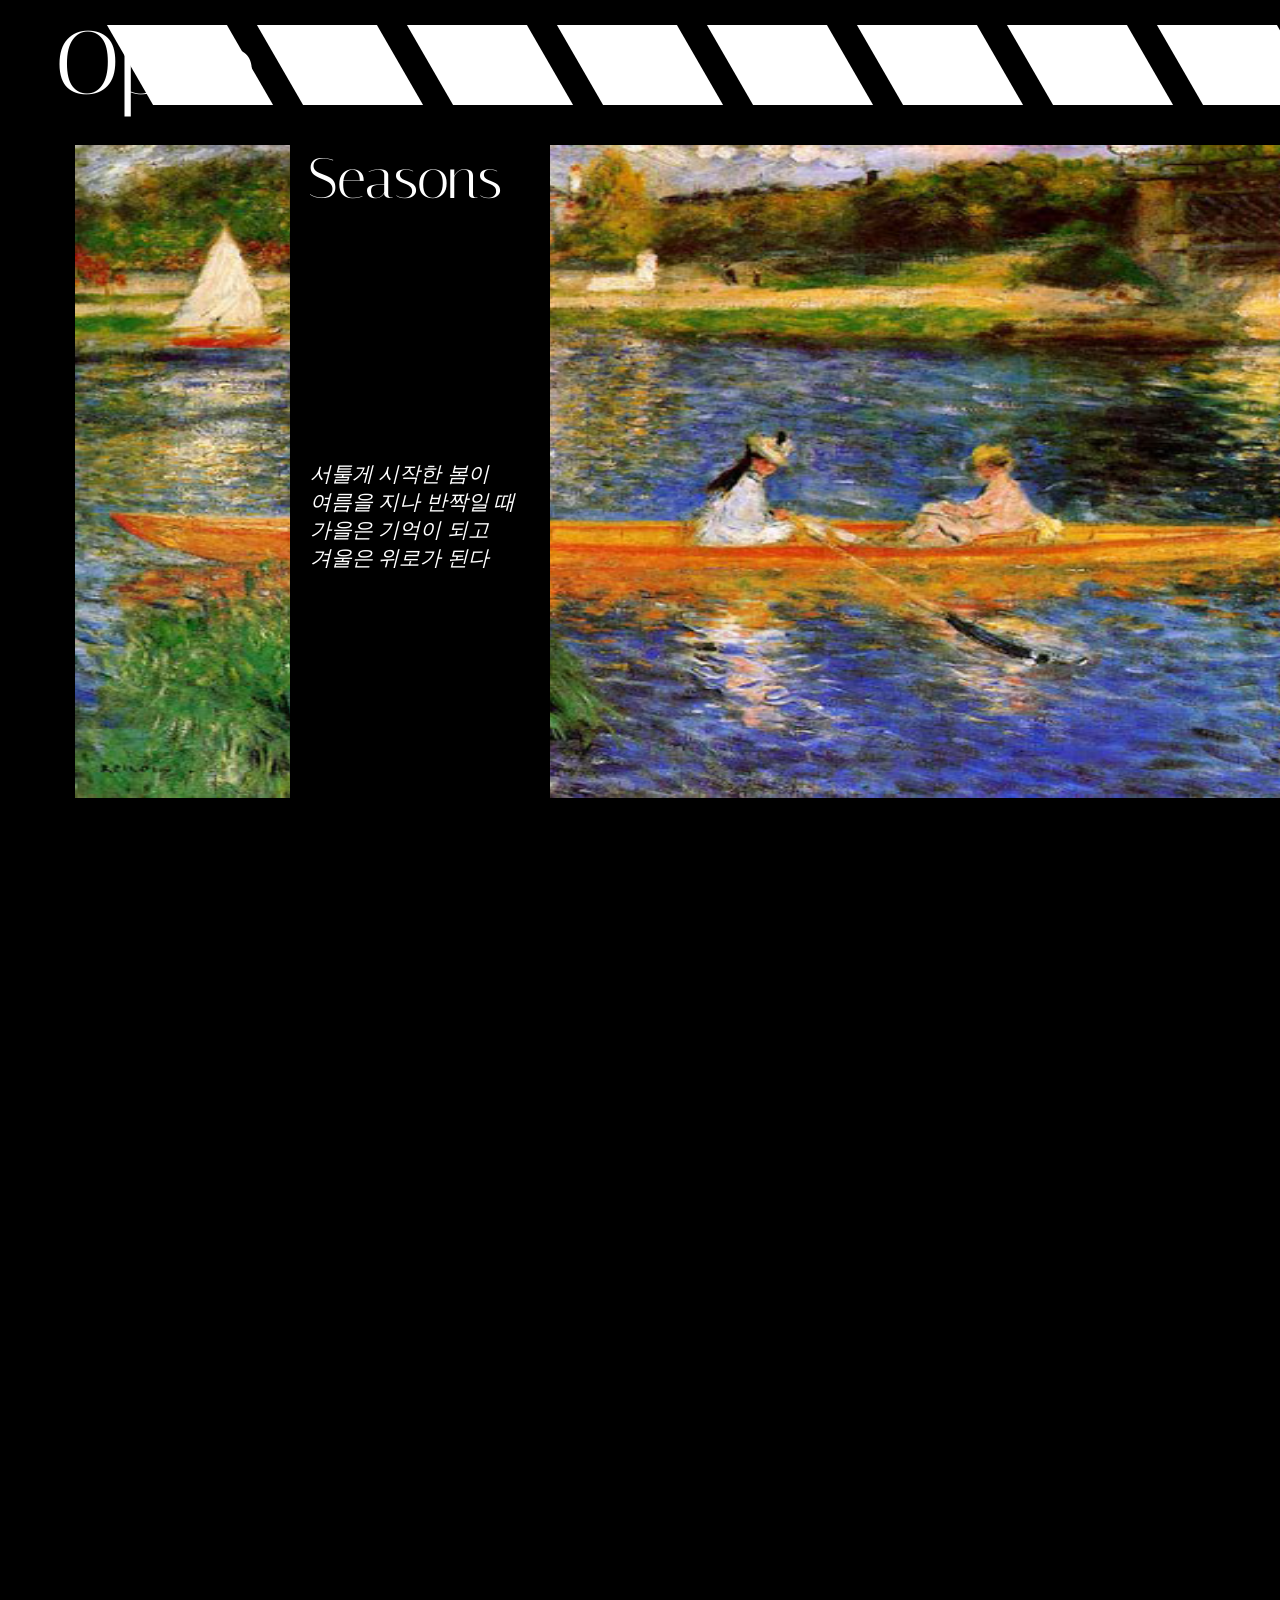
==== index.html @ 966f699d "계절별 명화 이미지 경로 변경 폴더에 이미지를 모아두면서 변한 계절별 명화 이미지 경로를 수정하였습니다." ====
<div class="triangle"></div><!DOCTYPE html>
<html lang="ko">
<head>
    <meta charset="UTF-8">
    <meta name="viewport" content="width=device-width, initial-scale=1.0">
    <link rel="stylesheet" href="style.css"> 
    <link rel="preconnect" href="https://fonts.googleapis.com">
    <link rel="preconnect" href="https://fonts.gstatic.com" crossorigin>
    <link href="https://fonts.googleapis.com/css2?family=Italiana&display=swap" rel="stylesheet">
</head>
<body>
    <div class="first-page-section">
        <div class="slate-container">
            <div class="diamond-wrapper item-1"></div>
            <div class="diamond-wrapper item-2"></div>
            <div class="diamond-wrapper item-3"></div>
            <div class="diamond-wrapper item-4"></div>
            <div class="diamond-wrapper item-5"></div>
            <div class="diamond-wrapper item-6"></div>
            <div class="diamond-wrapper item-7"></div>
            <div class="diamond-wrapper item-8"></div>
        </div>

        <div class="top-title">Opso</div>

        <div class="top-image">
            <img src="계절별 명화 아카이브/메인 페이지 명화.png">
        </div>

        <div class="middle-title">Seasons</div>  
        
        <div class="middle-text">
            서툴게 시작한 봄이<br>
            여름을 지나 반짝일 때<br>
            가을은 기억이 되고<br>
            겨울은 위로가 된다<br>
        </div>  
        
        <div class="square middle-box"></div>
    </div>

    <div class="spacer-section"></div>

    <div class="second-page-section">
        <a href="indexspring.html">
            <div class="spring-image">
                <img src="계절별 명화 아카이브/봄 계절 명화.png">
            </div>
        </a>
        <div class="spring-title">Spring</div>

        <div class="summer-image">
            <img src="계절별 명화 아카이브/여름 계절 명화.png">
        </div>
        <div class="summer-title">Summer</div>

        <div class="autumn-image">
            <img src="계절별 명화 아카이브/가을 계절 명화.png">
        </div>
        <div class="autumn-title">Autumn</div>

        <div class="winter-image">
            <img src="계절별 명화 아카이브/겨울 계절 명화.png">
        </div>
        <div class="winter-title">Winter</div>
    </div>
    <script src="detail.js"></script>
</body>
</html>
---- style.css ----
html {
    overflow-y: scroll; 
    overflow-x: hidden;
    scroll-behavior: smooth;
}

body {
    margin: 0;
    padding: 0;
    background-color: #000000; 
}

.first-page-section {
    height: 100vh;
    position: relative; 
    transition: transform 1.3s ease-out, opacity 0.5s ease-out;
}

.first-page-section.hide { 
    transform: translateY(-50px);
    opacity: 0;
}

.slate-container {
    position: absolute; 
    top: 0; 
    right: 0;
    width: 1200px; 
    height: 150px; 
    margin-right: -50px;
}

.diamond-wrapper {
    position: absolute; 
    width: 120px;
    height: 80px;
    transform: skewX(30deg);
    background-color: rgba(255, 255, 255, 1.0);
}

.item-1 {
    top: 25px;
    left: 0px; 
}

.item-2 {
    top: 25px;
    left: 150px;
}

.item-3 {
    top: 25px;
    left: 300px;
}

.item-4 {
    top: 25px;
    left: 450px;
}

.item-5 {
    top: 25px;
    left: 600px;
}

.item-6 {
    top: 25px;
    left: 750px;
}

.item-7 {
    top: 25px;
    left: 900px;
}

.item-8 {
    top: 25px;
    left: 1050px;
}

.top-title {
    position: absolute;
    top: 10px;
    left: 55;
    color: #ffffff;
    font-size: 90px;
    font-family: 'Italiana', sans-serif;
    font-weight: 400;
}
.top-image {
    position: absolute;
    top: 145px;
    left: 75;

    width: 1000px; 
    height: 990px;
}

.top-image img {
    width: 137%;
    height: 66%;
}

.middle-box {
    position: absolute; 
    width: 260px;
    height: 680px;

    background-color: #000000; 
    top: 145px;
    left: 290px;
    z-index: 5;
}

.middle-title {
    position: absolute;
    top: 145px;
    left: 308;
    color: #ffffff;
    font-size: 57px;
    z-index: 10;
    font-family: 'Italiana', sans-serif;
    font-weight: 400;
}

.middle-text {
    position: absolute;
    top: 460px;
    left: 310;
    color: #ffffff;
    font-size: 21px;
    z-index: 10;  
    font-style: italic;
    font-weight: 300;
}

.fade-in {
    opacity: 0.9 !important;
}

.second-page-section {
    position: relative;
    padding-top: 100px;
    height: 88vh; 
    min-height: 88vh;
    opacity: 0;
    transition: opacity 0.3s ease-out;
}

.second-page-section div[class='-image'], 
.second-page-section div[class='-title'] {
    opacity: 0 !important;
    transition: opacity 0.4s ease-out;
    transform: none !important;
}

.second-page-section .show-content {
    opacity: 0.8;
    transform: translateY(0);
}

.spring-image {
    position: absolute;
    top: 0px;
    left: 0px;
    overflow: hidden;
    mask-image: 
        linear-gradient(to bottom, black 70%, transparent 100%);
    -webkit-mask-image:
        linear-gradient(to bottom, black 70%, transparent 100%);
}

.spring-title {
    position: absolute;
    top: 707px;
    left: 105px;
    color: #ffffff;
    font-size: 60px;
    font-family: 'Italiana', sans-serif;
    font-weight: 550;
}

.summer-image {
    position: absolute;
    top: 148px;
    left: 380.2px;
    overflow: hidden;
    mask-image:
        linear-gradient(to top, black 70%, transparent 100%);
    -webkit-mask-image: 
        linear-gradient(to top, black 70%, transparent 100%);
}

.summer-title {
    position: absolute;
    top: 30px;
    left: 470px;
    color: #ffffff;
    font-size: 60px;
    font-family: 'Italiana', sans-serif;
    font-weight: 550;
}

.autumn-image {
    position: absolute;
    top: 0px;
    right: 380.2px;
    overflow: hidden;
    mask-image: 
        linear-gradient(to bottom, black 70%, transparent 100%);
    -webkit-mask-image: 
        linear-gradient(to bottom, black 70%, transparent 100%);
}

.autumn-title {
    position: absolute;
    top: 707px;
    right: 470px;
    color: #ffffff;
    font-size: 60px;
    font-family: 'Italiana', sans-serif;
    font-weight: 550;
}

.winter-image {
    position: absolute;
    top: 148px;
    right: 0px;
    overflow: hidden;
    mask-image:
        linear-gradient(to top, black 70%, transparent 100%);
    -webkit-mask-image:
        linear-gradient(to top, black 70%, transparent 100%);
}

.winter-title {
    position: absolute;
    top: 30px;
    right: 105px;
    color: #ffffff;
    font-size: 60px;
    font-family: 'Italiana', sans-serif;
    font-weight: 550;
}

.spring-image img,
.summer-image img,
.autumn-image img,
.winter-image img {
    width: 380.2px;  
    height: 680px;
    object-fit: cover;
    transition: opacity 0.3s ease-in-out;
    display: block;
}

.spring-image:hover img,
.summer-image:hover img,
.autumn-image:hover img,
.winter-image:hover img {
    opacity: 0.6;
    cursor: pointer;
}

.italiana-regular {
  font-family: 'Italiana', sans-serif;
  font-style: normal;
}

.second-page-section a {
    text-decoration: none; /* 밑줄 제거 */
    color: inherit; /* 부모 요소의 색상 상속 */
    display: block; /* 링크가 div를 완전히 감싸도록 설정 */
}
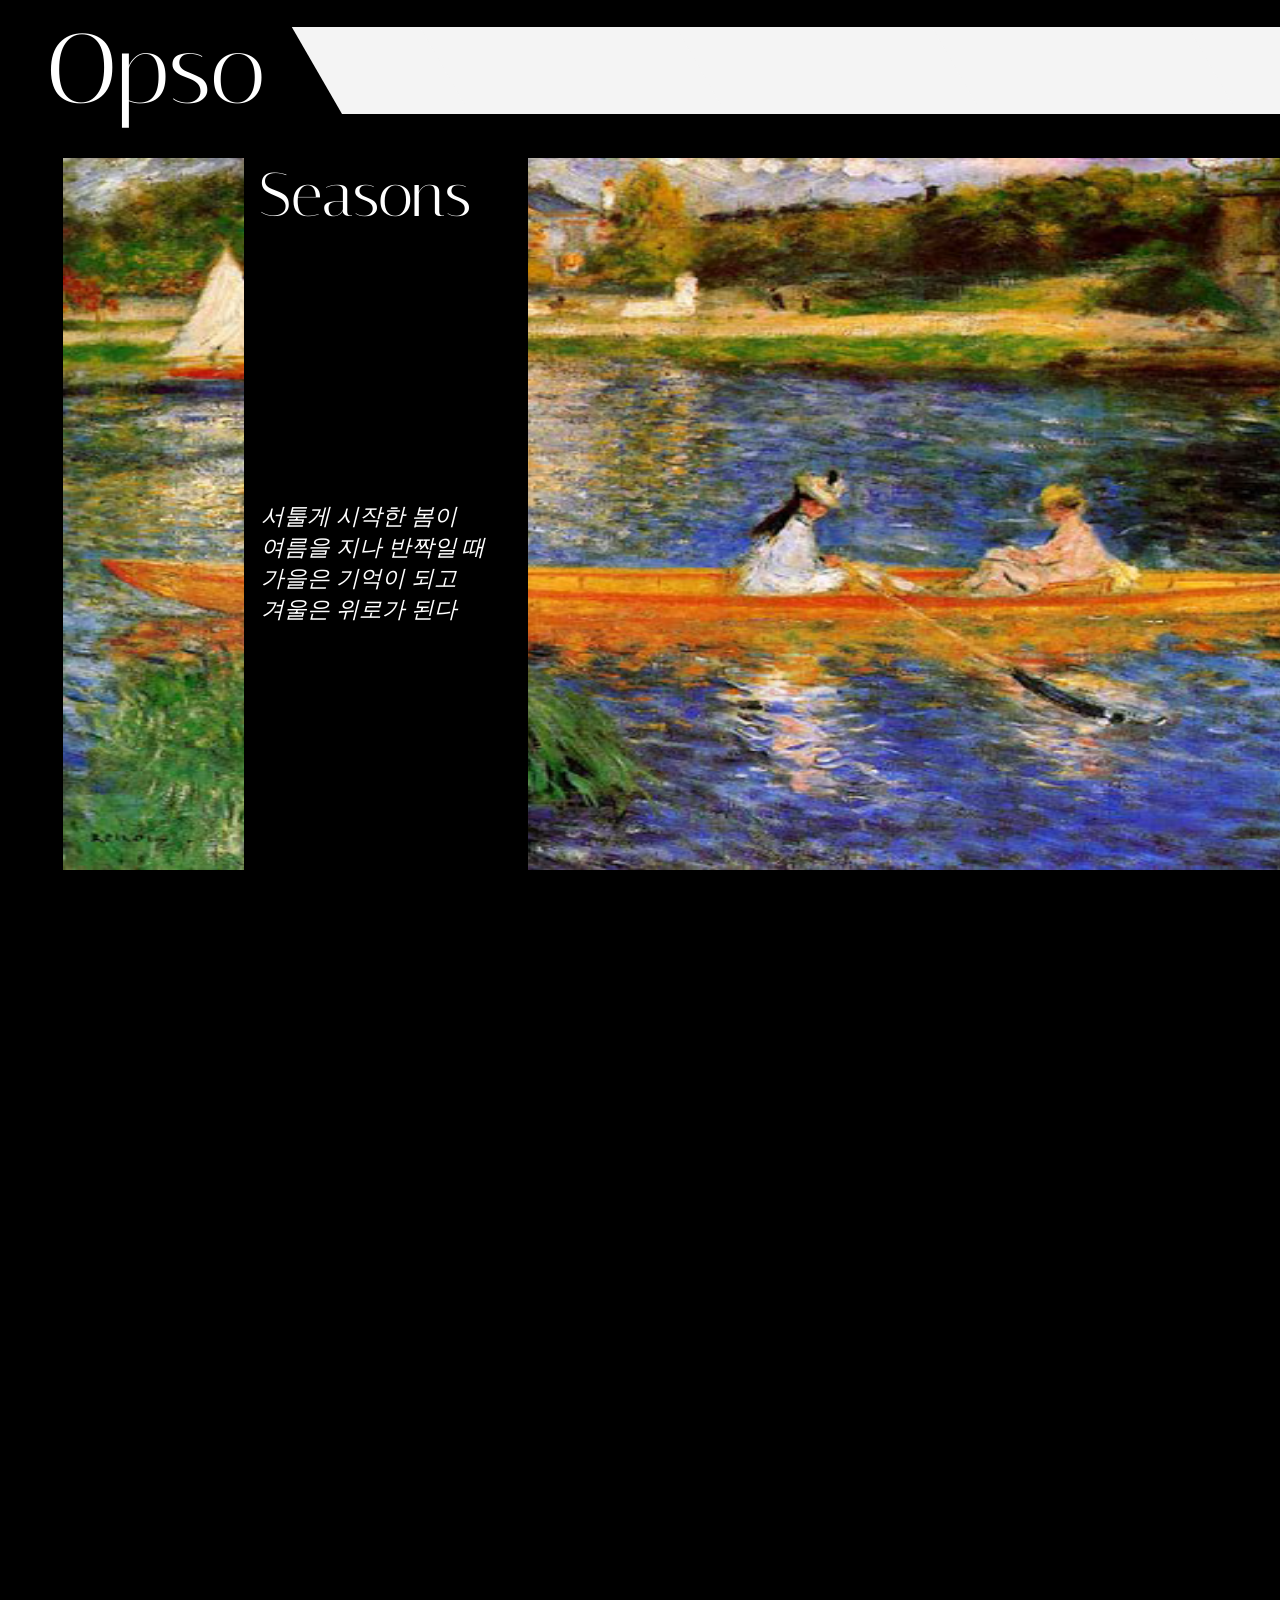
==== commit 9242ee88: "세부 페이지 디자인 수정" ====
--- a/index.html
+++ b/index.html
@@ -42,27 +42,33 @@
     <div class="spacer-section"></div>
 
     <div class="second-page-section">
-        <a href="indexspring.html">
+                <a href="html/indexspring.html">
             <div class="spring-image">
                 <img src="계절별 명화 아카이브/봄 계절 명화.png">
             </div>
         </a>
-        <div class="spring-title">Spring</div>
+            <div class="spring-title">Spring</div>
 
-        <div class="summer-image">
-            <img src="계절별 명화 아카이브/여름 계절 명화.png">
-        </div>
-        <div class="summer-title">Summer</div>
+                <a href="html/indexsummer.html">
+            <div class="summer-image">
+                <img src="계절별 명화 아카이브/여름 계절 명화.png">
+            </div>
+        </a>
+            <div class="summer-title">Summer</div>
 
-        <div class="autumn-image">
-            <img src="계절별 명화 아카이브/가을 계절 명화.png">
-        </div>
-        <div class="autumn-title">Autumn</div>
+                <a href="html/indexautumn.html">
+            <div class="autumn-image">
+                <img src="계절별 명화 아카이브/가을 계절 명화.png">
+            </div>
+        </a>
+            <div class="autumn-title">Autumn</div>
 
-        <div class="winter-image">
-            <img src="계절별 명화 아카이브/겨울 계절 명화.png">
-        </div>
-        <div class="winter-title">Winter</div>
+                <a href="html/indexwinter.html">
+            <div class="winter-image">
+                <img src="계절별 명화 아카이브/겨울 계절 명화.png">
+            </div>
+        </a>
+            <div class="winter-title">Winter</div>
     </div>
     <script src="detail.js"></script>
 </body>
--- a/style.css
+++ b/style.css
@@ -22,78 +22,70 @@
 }
 
 .slate-container {
-    position: absolute; 
+    position: relative; 
     top: 0; 
     right: 0;
-    width: 1200px; 
-    height: 150px; 
-    margin-right: -50px;
+    width: 80%; 
+    height: 10%; 
 }
 
 .diamond-wrapper {
     position: absolute; 
-    width: 120px;
-    height: 80px;
+    width: 14.5vh;
+    height: 9.7vh;
     transform: skewX(30deg);
-    background-color: rgba(255, 255, 255, 1.0);
+    background-color: rgb(244, 244, 244);
+    top: 30%;
 }
 
 .item-1 {
-    top: 25px;
-    left: 0px; 
+    left: 31%; 
 }
 
 .item-2 {
-    top: 25px;
-    left: 150px;
+    left: 43.5%;
 }
 
 .item-3 {
-    top: 25px;
-    left: 300px;
+    left: 56%;
 }
 
 .item-4 {
-    top: 25px;
-    left: 450px;
+    left: 68.5%;
 }
 
 .item-5 {
-    top: 25px;
-    left: 600px;
+    left: 81%;
 }
 
 .item-6 {
-    top: 25px;
-    left: 750px;
+    left: 93.5%;
 }
 
 .item-7 {
-    top: 25px;
-    left: 900px;
+    left: 106%;
 }
 
 .item-8 {
-    top: 25px;
-    left: 1050px;
+    left: 118.5%;
 }
 
 .top-title {
     position: absolute;
-    top: 10px;
-    left: 55;
-    color: #ffffff;
-    font-size: 90px;
+    top: 1.2%;
+    left: 3.6%;
+    color: #ffffff;
+    font-size: 10.96vh;
     font-family: 'Italiana', sans-serif;
     font-weight: 400;
 }
 .top-image {
     position: absolute;
-    top: 145px;
-    left: 75;
-
-    width: 1000px; 
-    height: 990px;
+    top: 17.5%;
+    left: 4.95%;
+
+    width: 121.05vh; 
+    height: 120vh;
 }
 
 .top-image img {
@@ -103,21 +95,21 @@
 
 .middle-box {
     position: absolute; 
-    width: 260px;
-    height: 680px;
+    width: 31.5vh; 
+    height: 120vh;
 
     background-color: #000000; 
-    top: 145px;
-    left: 290px;
+    top: 17.5%;
+    left: 19.1%;
     z-index: 5;
 }
 
 .middle-title {
     position: absolute;
-    top: 145px;
-    left: 308;
-    color: #ffffff;
-    font-size: 57px;
+    top: 17.5%;
+    left: 20.25%;
+    color: #ffffff;
+    font-size: 6.9vh;
     z-index: 10;
     font-family: 'Italiana', sans-serif;
     font-weight: 400;
@@ -125,10 +117,10 @@
 
 .middle-text {
     position: absolute;
-    top: 460px;
-    left: 310;
-    color: #ffffff;
-    font-size: 21px;
+    top: 55.7%;
+    left: 20.4%;
+    color: #ffffff;
+    font-size: 2.54vh;
     z-index: 10;  
     font-style: italic;
     font-weight: 300;
@@ -141,10 +133,10 @@
 .second-page-section {
     position: relative;
     padding-top: 100px;
-    height: 88vh; 
-    min-height: 88vh;
+    height: 82vh; 
+    min-height: 82vh;
     opacity: 0;
-    transition: opacity 0.3s ease-out;
+    transition: opacity 0.7s ease-out;
 }
 
 .second-page-section div[class='-image'], 
@@ -162,7 +154,9 @@
 .spring-image {
     position: absolute;
     top: 0px;
-    left: 0px;
+    left: 0%;
+    width: 25%;
+    height: 82vh;
     overflow: hidden;
     mask-image: 
         linear-gradient(to bottom, black 70%, transparent 100%);
@@ -172,10 +166,10 @@
 
 .spring-title {
     position: absolute;
-    top: 707px;
-    left: 105px;
-    color: #ffffff;
-    font-size: 60px;
+    bottom: 0px;
+    left: 7%;
+    color: #ffffff;
+    font-size: 7.3vh;
     font-family: 'Italiana', sans-serif;
     font-weight: 550;
 }
@@ -183,7 +177,9 @@
 .summer-image {
     position: absolute;
     top: 148px;
-    left: 380.2px;
+    left: 25%;
+    width: 25%;
+    height: 82vh;
     overflow: hidden;
     mask-image:
         linear-gradient(to top, black 70%, transparent 100%);
@@ -194,9 +190,9 @@
 .summer-title {
     position: absolute;
     top: 30px;
-    left: 470px;
-    color: #ffffff;
-    font-size: 60px;
+    left: 31%;
+    color: #ffffff;
+    font-size: 7.3vh;
     font-family: 'Italiana', sans-serif;
     font-weight: 550;
 }
@@ -204,7 +200,9 @@
 .autumn-image {
     position: absolute;
     top: 0px;
-    right: 380.2px;
+    left: 50%;
+    width: 25%;
+    height: 82vh;
     overflow: hidden;
     mask-image: 
         linear-gradient(to bottom, black 70%, transparent 100%);
@@ -214,10 +212,10 @@
 
 .autumn-title {
     position: absolute;
-    top: 707px;
-    right: 470px;
-    color: #ffffff;
-    font-size: 60px;
+    bottom: 0;
+    left: 56%;
+    color: #ffffff;
+    font-size: 7.3vh;
     font-family: 'Italiana', sans-serif;
     font-weight: 550;
 }
@@ -225,7 +223,9 @@
 .winter-image {
     position: absolute;
     top: 148px;
-    right: 0px;
+    left: 75%;
+    width: 25%;
+    height: 82vh;
     overflow: hidden;
     mask-image:
         linear-gradient(to top, black 70%, transparent 100%);
@@ -236,9 +236,9 @@
 .winter-title {
     position: absolute;
     top: 30px;
-    right: 105px;
-    color: #ffffff;
-    font-size: 60px;
+    left: 82.3%;
+    color: #ffffff;
+    font-size: 7.3vh;
     font-family: 'Italiana', sans-serif;
     font-weight: 550;
 }
@@ -247,8 +247,8 @@
 .summer-image img,
 .autumn-image img,
 .winter-image img {
-    width: 380.2px;  
-    height: 680px;
+    width: 100%;  
+    height: 100%;
     object-fit: cover;
     transition: opacity 0.3s ease-in-out;
     display: block;
@@ -271,4 +271,4 @@
     text-decoration: none; /* 밑줄 제거 */
     color: inherit; /* 부모 요소의 색상 상속 */
     display: block; /* 링크가 div를 완전히 감싸도록 설정 */
-}
+}
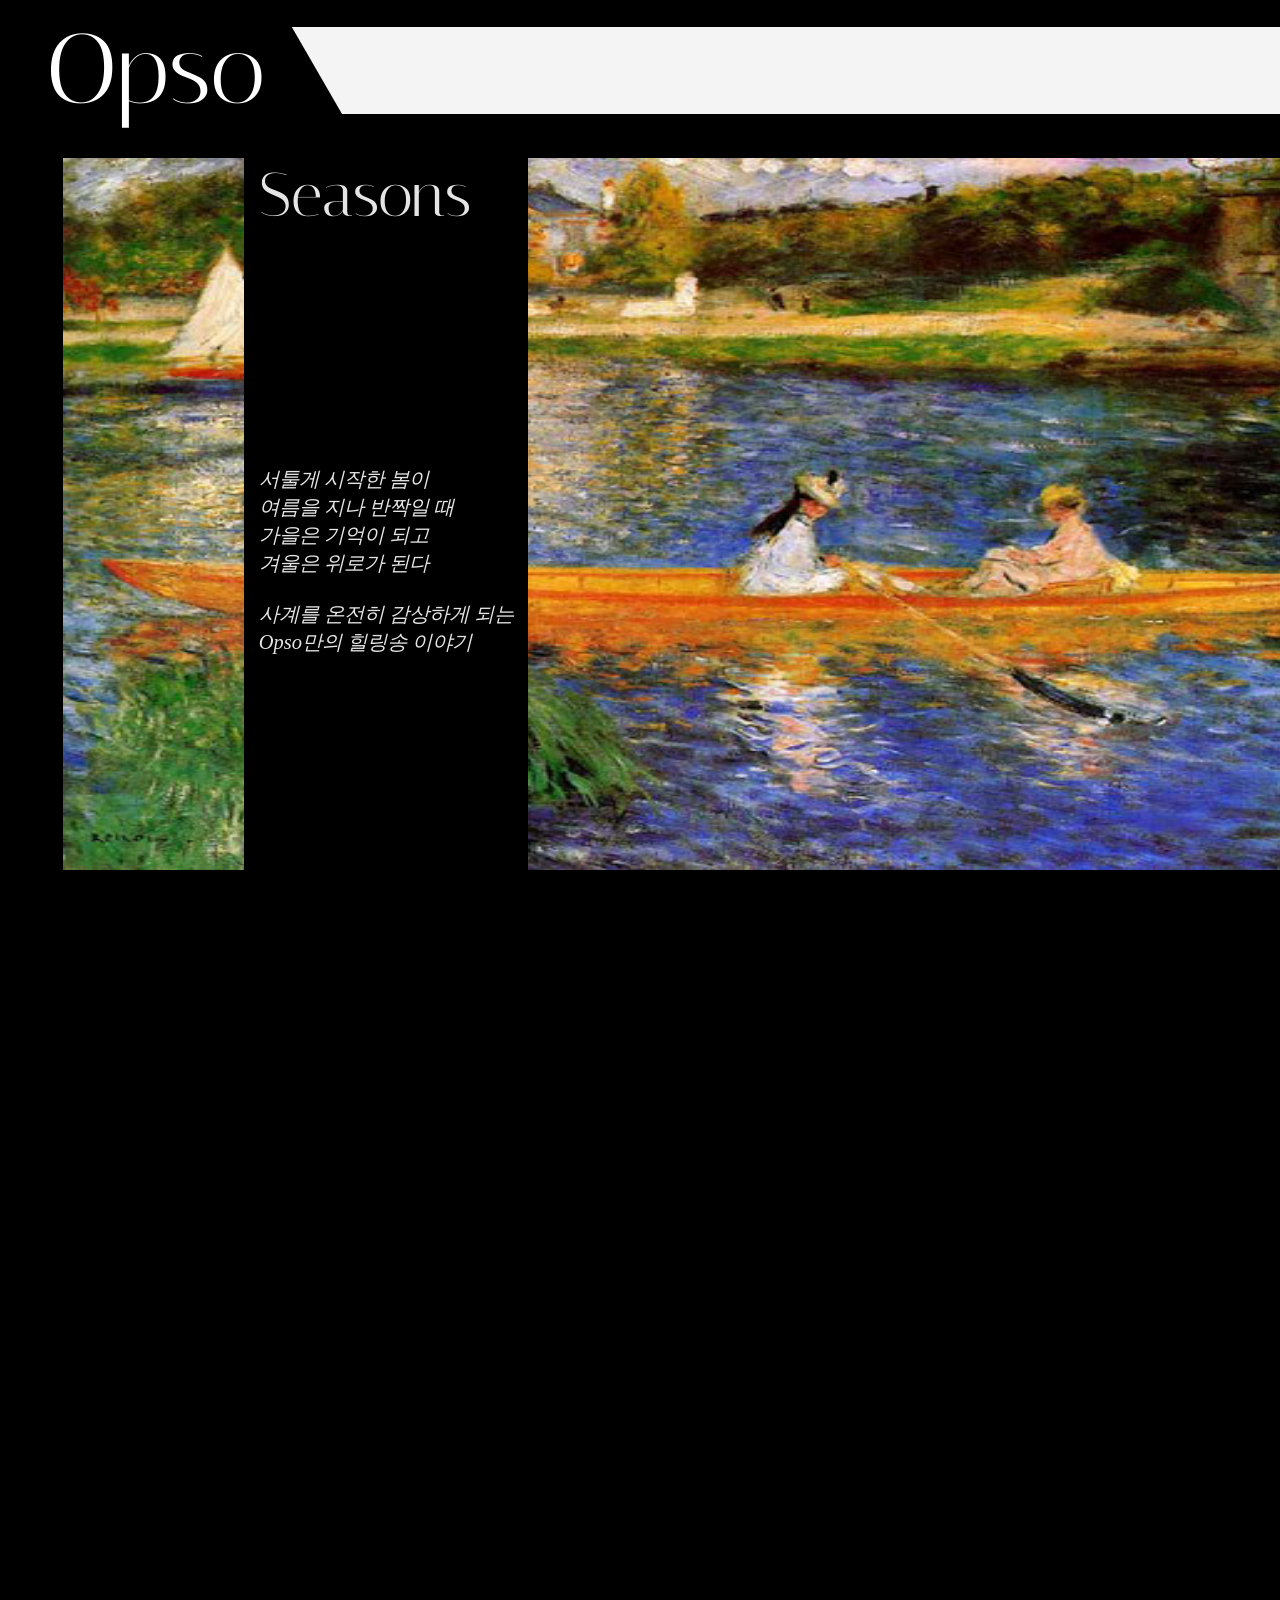
==== commit 76826d96: "tailwind css 프레임워크 이용한 재생바 모션 구현" ====
--- a/index.html
+++ b/index.html
@@ -3,10 +3,11 @@
 <head>
     <meta charset="UTF-8">
     <meta name="viewport" content="width=device-width, initial-scale=1.0">
-    <link rel="stylesheet" href="style.css"> 
+    <link rel="stylesheet" href="css/style.css"> 
     <link rel="preconnect" href="https://fonts.googleapis.com">
     <link rel="preconnect" href="https://fonts.gstatic.com" crossorigin>
     <link href="https://fonts.googleapis.com/css2?family=Italiana&display=swap" rel="stylesheet">
+    <title>우리의 힐링송</title>
 </head>
 <body>
     <div class="first-page-section">
@@ -24,7 +25,7 @@
         <div class="top-title">Opso</div>
 
         <div class="top-image">
-            <img src="계절별 명화 아카이브/메인 페이지 명화.png">
+            <img src="asset/계절별 명화 아카이브/메인 페이지 명화.png">
         </div>
 
         <div class="middle-title">Seasons</div>  
@@ -34,6 +35,9 @@
             여름을 지나 반짝일 때<br>
             가을은 기억이 되고<br>
             겨울은 위로가 된다<br>
+            <br>
+            사계를 온전히 감상하게 되는<br>
+            Opso만의 힐링송 이야기
         </div>  
         
         <div class="square middle-box"></div>
@@ -44,28 +48,28 @@
     <div class="second-page-section">
                 <a href="html/indexspring.html">
             <div class="spring-image">
-                <img src="계절별 명화 아카이브/봄 계절 명화.png">
+                <img src="asset/계절별 명화 아카이브/봄 계절 명화.png">
             </div>
         </a>
             <div class="spring-title">Spring</div>
 
                 <a href="html/indexsummer.html">
             <div class="summer-image">
-                <img src="계절별 명화 아카이브/여름 계절 명화.png">
+                <img src="asset/계절별 명화 아카이브/여름 계절 명화.png">
             </div>
         </a>
             <div class="summer-title">Summer</div>
 
                 <a href="html/indexautumn.html">
             <div class="autumn-image">
-                <img src="계절별 명화 아카이브/가을 계절 명화.png">
+                <img src="asset/계절별 명화 아카이브/가을 계절 명화.png">
             </div>
         </a>
             <div class="autumn-title">Autumn</div>
 
                 <a href="html/indexwinter.html">
             <div class="winter-image">
-                <img src="계절별 명화 아카이브/겨울 계절 명화.png">
+                <img src="asset/계절별 명화 아카이브/겨울 계절 명화.png">
             </div>
         </a>
             <div class="winter-title">Winter</div>
--- a/css/style.css
+++ b/css/style.css
@@ -0,0 +1,299 @@
+html {
+    overflow-y: scroll; 
+    overflow-x: hidden;
+    scroll-behavior: smooth;
+}
+
+body {
+    margin: 0;
+    padding: 0;
+    background-color: #000000; 
+}
+
+.first-page-section {
+    height: 100vh;
+    position: relative; 
+    transition: transform 1.3s ease-out, opacity 0.5s ease-out;
+}
+
+.first-page-section.hide { 
+    transform: translateY(-50px);
+    opacity: 0;
+}
+
+.slate-container {
+    position: relative; 
+    top: 0; 
+    right: 0;
+    width: 80%; 
+    height: 10%; 
+}
+
+.diamond-wrapper {
+    position: absolute; 
+    width: 14.5vh;
+    height: 9.7vh;
+    transform: skewX(30deg);
+    background-color: rgb(244, 244, 244);
+    top: 30%;
+}
+
+.item-1 {
+    left: 31%; 
+}
+
+.item-2 {
+    left: 43.5%;
+}
+
+.item-3 {
+    left: 56%;
+}
+
+.item-4 {
+    left: 68.5%;
+}
+
+.item-5 {
+    left: 81%;
+}
+
+.item-6 {
+    left: 93.5%;
+}
+
+.item-7 {
+    left: 106%;
+}
+
+.item-8 {
+    left: 118.5%;
+}
+
+.top-title {
+    position: absolute;
+    top: 1.2%;
+    left: 3.6%;
+    color: #ffffff;
+    font-size: 10.96vh;
+    font-family: 'Italiana', sans-serif;
+    font-weight: 400;
+}
+.top-image {
+    position: absolute;
+    top: 17.5%;
+    left: 4.95%;
+
+    width: 121.05vh; 
+    height: 120vh;
+}
+
+.top-image img {
+    width: 137%;
+    height: 66%;
+}
+
+.middle-box {
+    position: absolute; 
+    width: 31.5vh; 
+    height: 120vh;
+
+    background-color: #000000; 
+    top: 17.5%;
+    left: 19.1%;
+    z-index: 5;
+}
+
+.middle-title {
+    position: absolute;
+    top: 17.5%;
+    left: 20.25%;
+    color: #ffffff;
+    font-size: 6.9vh;
+    z-index: 10;
+    font-family: 'Italiana', sans-serif;
+    font-weight: 400;
+    opacity: 0;
+    transform: translateY(30px);
+    animation-fill-mode: forwards;
+}
+
+.middle-text {
+    position: absolute;
+    top: 51.7%;
+    left: 20.22%;
+    color: #ffffff;
+    font-size: 2.27vh;
+    z-index: 10;  
+    font-style: italic;
+    font-weight: 300;
+    opacity: 0;
+    transform: translateY(30px);
+    animation-fill-mode: forwards;
+}
+
+@keyframes fadeUp {
+    0% {
+        opacity: 0;
+        transform: translateY(5px);
+    }
+    100% {
+        opacity: 0.9; 
+        transform: translateY(0);
+    }
+}
+
+.middle-title {
+    animation: fadeUp 1s ease-out 0.12s forwards; 
+}
+
+.middle-text {
+    animation: fadeUp 1s ease-out 0.45s forwards; 
+}
+
+.fade-in {
+    opacity: 0.9 !important;
+}
+
+.second-page-section {
+    position: relative;
+    padding-top: 100px;
+    height: 82vh; 
+    min-height: 82vh;
+    opacity: 0;
+    transition: opacity 0.7s ease-out;
+}
+
+.second-page-section div[class='-image'], 
+.second-page-section div[class='-title'] {
+    opacity: 0 !important;
+    transition: opacity 0.4s ease-out;
+    transform: none !important;
+}
+
+.second-page-section .show-content {
+    opacity: 0.8;
+    transform: translateY(0);
+}
+
+.spring-image {
+    position: absolute;
+    top: 0px;
+    left: 0%;
+    width: 25%;
+    height: 82vh;
+    overflow: hidden;
+    mask-image: 
+        linear-gradient(to bottom, black 70%, transparent 100%);
+    -webkit-mask-image:
+        linear-gradient(to bottom, black 70%, transparent 100%);
+}
+
+.spring-title {
+    position: absolute;
+    bottom: 0px;
+    left: 7%;
+    color: #ffffff;
+    font-size: 7.3vh;
+    font-family: 'Italiana', sans-serif;
+    font-weight: 550;
+}
+
+.summer-image {
+    position: absolute;
+    top: 148px;
+    left: 25%;
+    width: 25%;
+    height: 82vh;
+    overflow: hidden;
+    mask-image:
+        linear-gradient(to top, black 70%, transparent 100%);
+    -webkit-mask-image: 
+        linear-gradient(to top, black 70%, transparent 100%);
+}
+
+.summer-title {
+    position: absolute;
+    top: 30px;
+    left: 31%;
+    color: #ffffff;
+    font-size: 7.3vh;
+    font-family: 'Italiana', sans-serif;
+    font-weight: 550;
+}
+
+.autumn-image {
+    position: absolute;
+    top: 0px;
+    left: 50%;
+    width: 25%;
+    height: 82vh;
+    overflow: hidden;
+    mask-image: 
+        linear-gradient(to bottom, black 70%, transparent 100%);
+    -webkit-mask-image: 
+        linear-gradient(to bottom, black 70%, transparent 100%);
+}
+
+.autumn-title {
+    position: absolute;
+    bottom: 0;
+    left: 56%;
+    color: #ffffff;
+    font-size: 7.3vh;
+    font-family: 'Italiana', sans-serif;
+    font-weight: 550;
+}
+
+.winter-image {
+    position: absolute;
+    top: 148px;
+    left: 75%;
+    width: 25%;
+    height: 82vh;
+    overflow: hidden;
+    mask-image:
+        linear-gradient(to top, black 70%, transparent 100%);
+    -webkit-mask-image:
+        linear-gradient(to top, black 70%, transparent 100%);
+}
+
+.winter-title {
+    position: absolute;
+    top: 30px;
+    left: 82.3%;
+    color: #ffffff;
+    font-size: 7.3vh;
+    font-family: 'Italiana', sans-serif;
+    font-weight: 550;
+}
+
+.spring-image img,
+.summer-image img,
+.autumn-image img,
+.winter-image img {
+    width: 100%;  
+    height: 100%;
+    object-fit: cover;
+    transition: opacity 0.3s ease-in-out;
+    display: block;
+}
+
+.spring-image:hover img,
+.summer-image:hover img,
+.autumn-image:hover img,
+.winter-image:hover img {
+    opacity: 0.6;
+    cursor: pointer;
+}
+
+.italiana-regular {
+  font-family: 'Italiana', sans-serif;
+  font-style: normal;
+}
+
+.second-page-section a {
+    text-decoration: none; /* 밑줄 제거 */
+    color: inherit; /* 부모 요소의 색상 상속 */
+    display: block; /* 링크가 div를 완전히 감싸도록 설정 */
+}
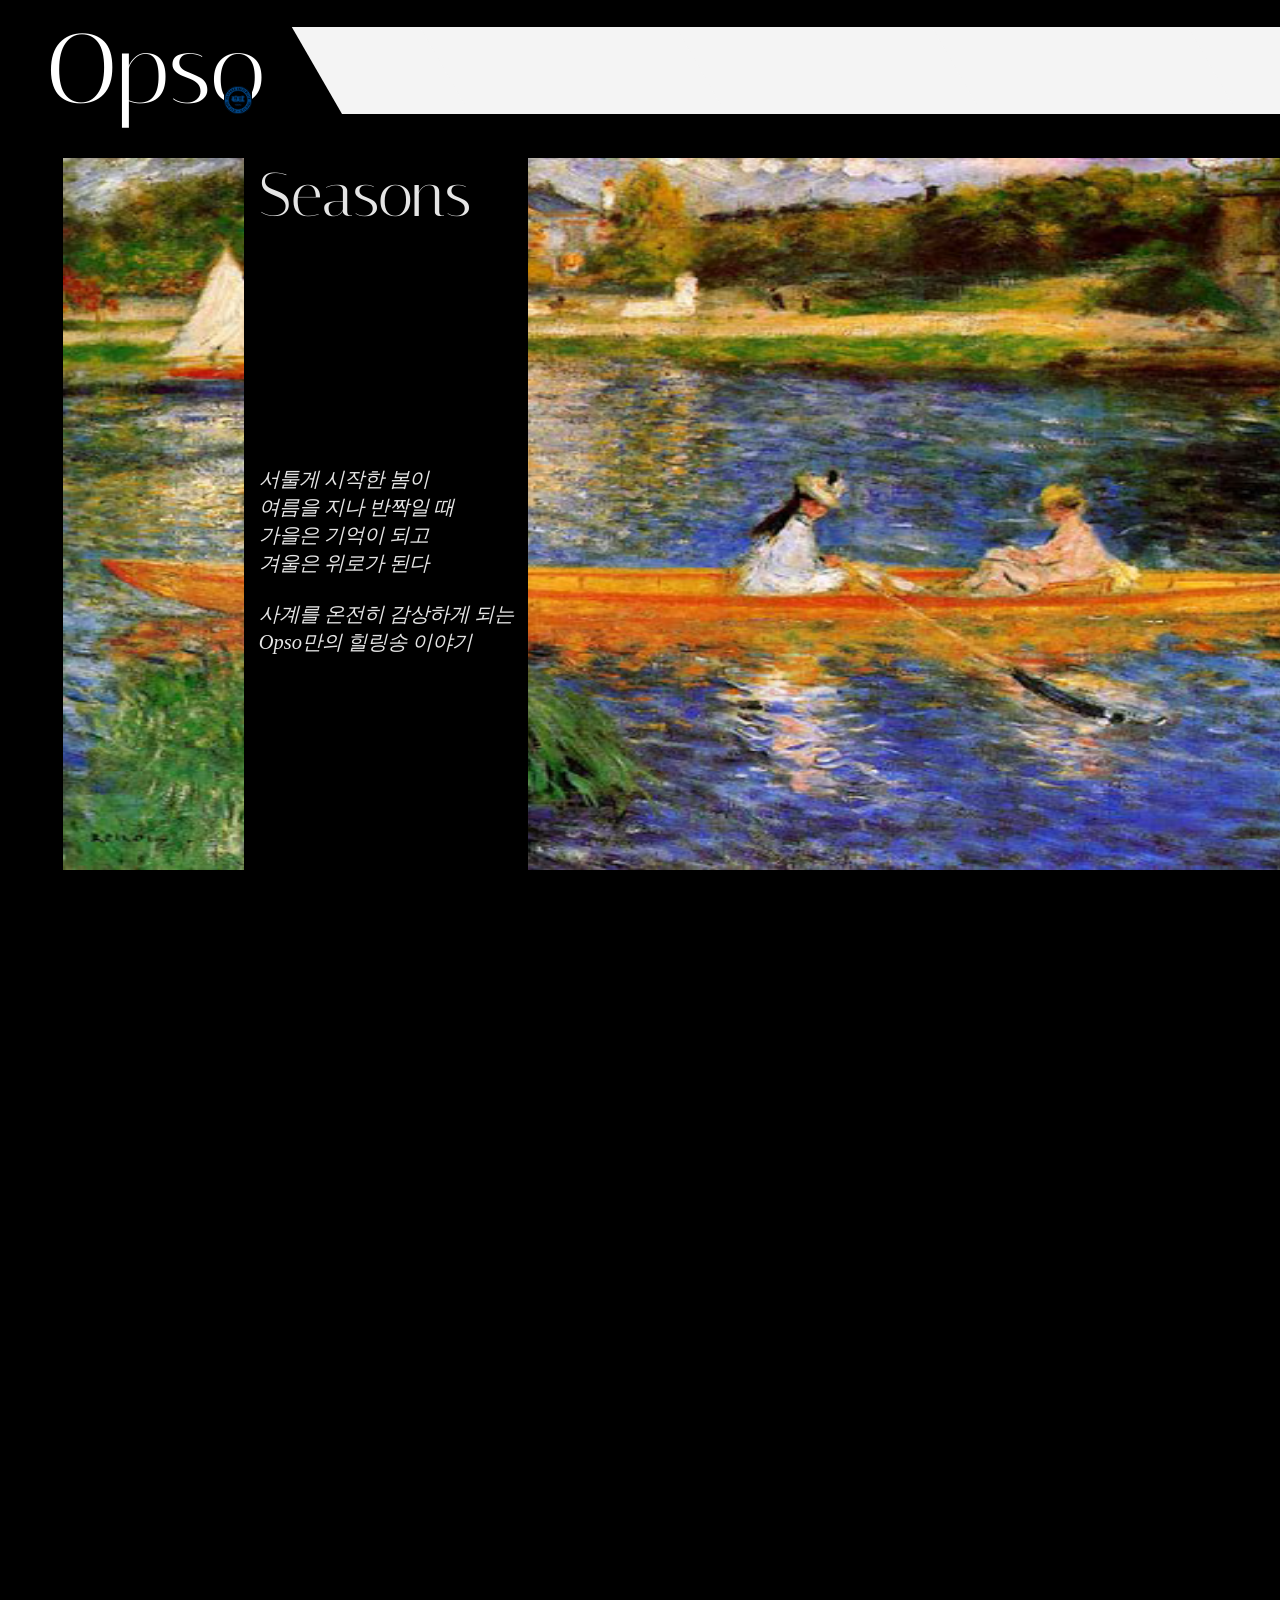
==== commit ecce2ea3: "메인 페이지에 한양대 로고 이미지 삽입 및 썸네일 수정" ====
--- a/index.html
+++ b/index.html
@@ -23,6 +23,9 @@
         </div>
 
         <div class="top-title">Opso</div>
+        <div class="logo-image">
+            <img src="asset/한양대 로고.png">
+        </div>
 
         <div class="top-image">
             <img src="asset/계절별 명화 아카이브/메인 페이지 명화.png">
--- a/css/style.css
+++ b/css/style.css
@@ -91,6 +91,21 @@
 .top-image img {
     width: 137%;
     height: 66%;
+}
+
+.logo-image {
+    position: absolute;
+    top: 9.5%;
+    left: 17.5%;
+
+    width: 121.05vh; 
+    height: 120vh;
+    z-index: 10;
+}
+
+.logo-image img {
+    width: 2.6%;
+    height: 2.6%;
 }
 
 .middle-box {
